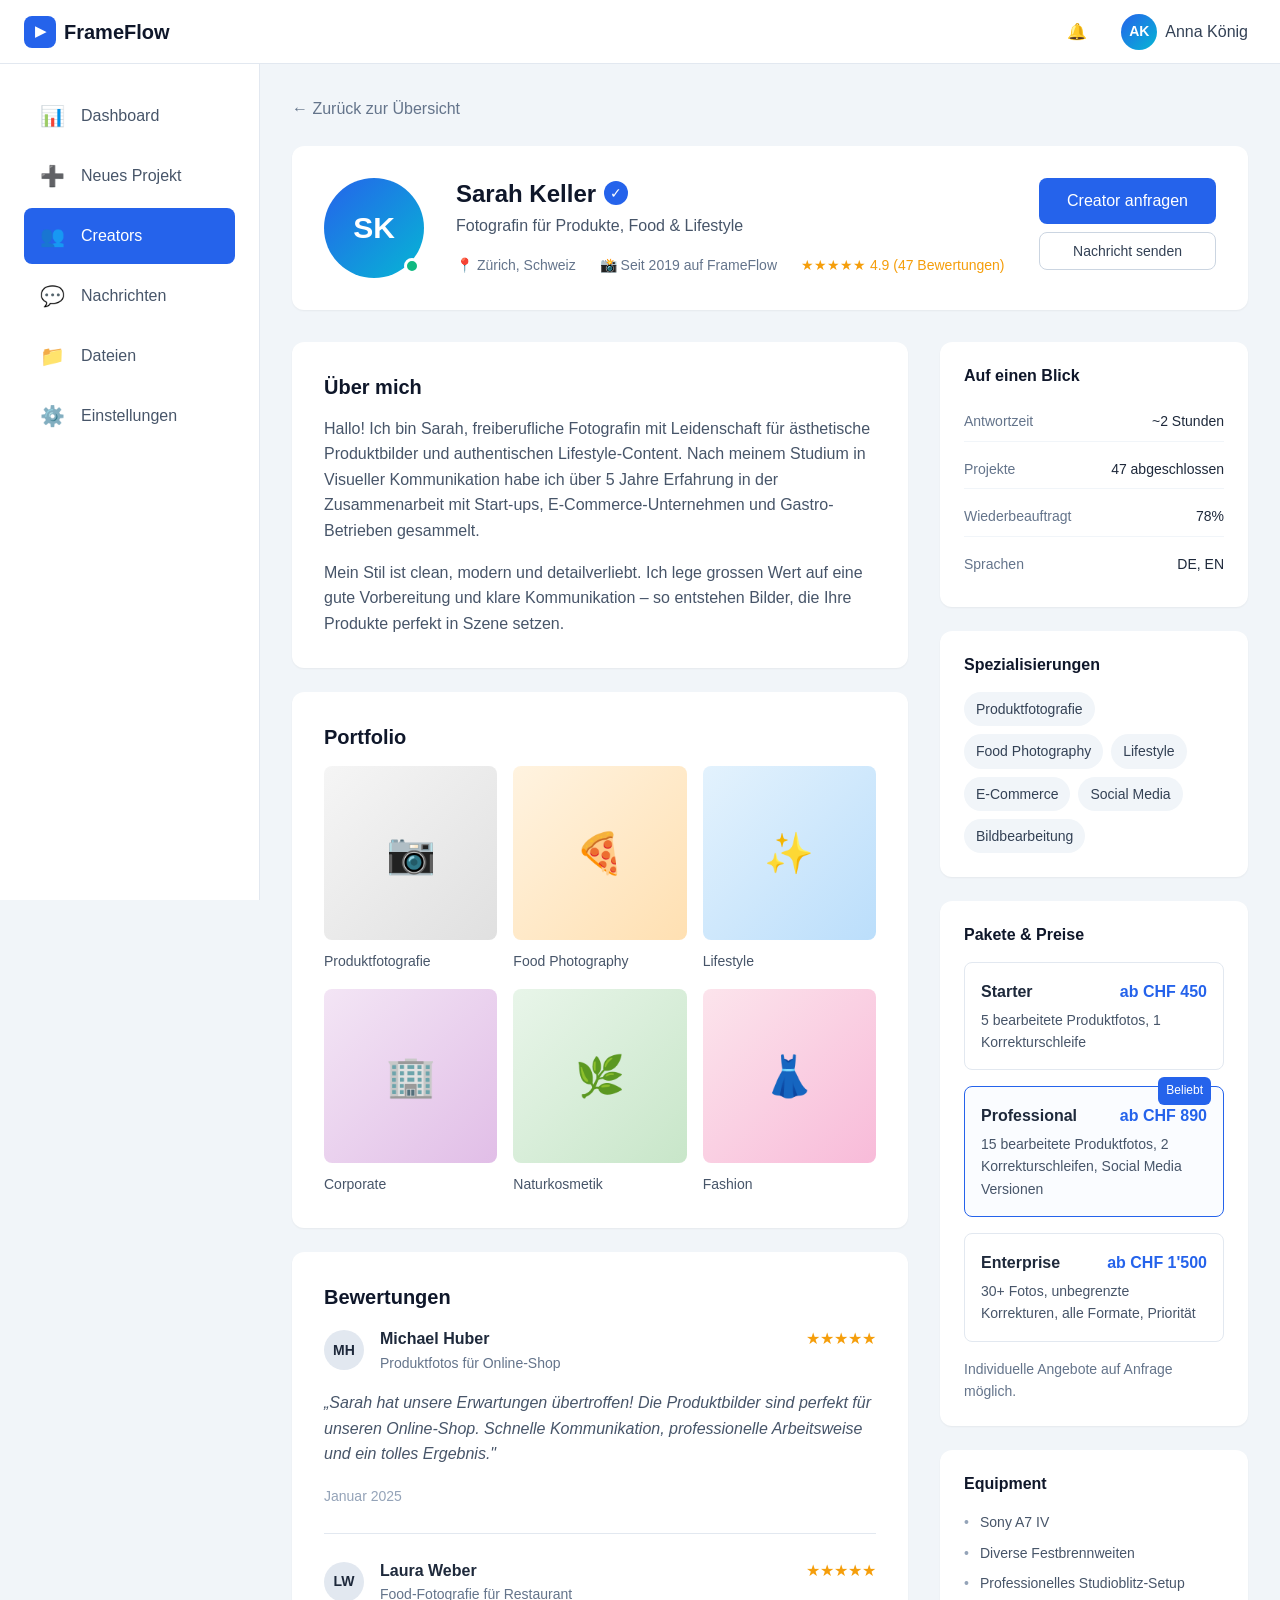
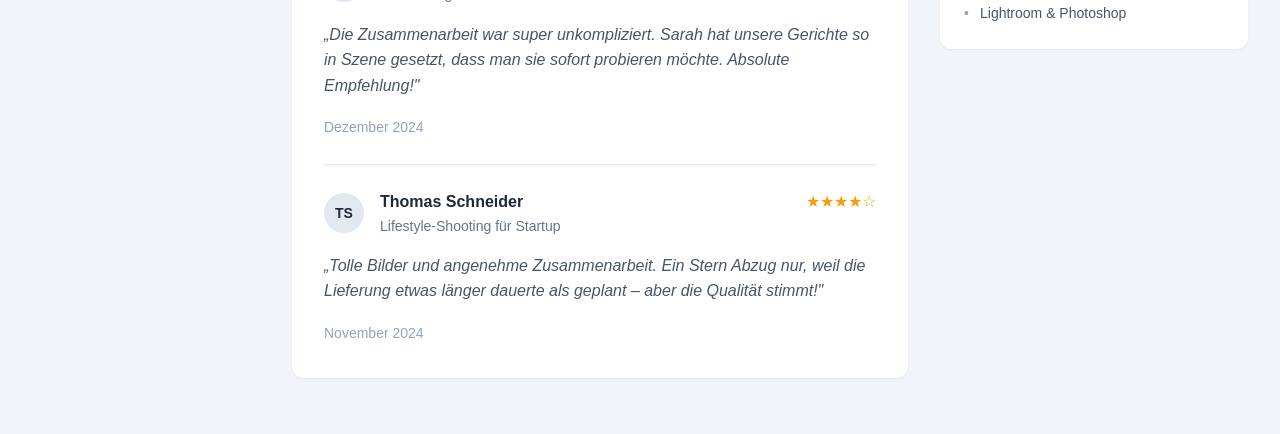
==== frameflow/creator-profil.html @ bb09e711 "webappv1.0" ====
<!DOCTYPE html>
<html lang="de">
<head>
    <meta charset="UTF-8">
    <meta name="viewport" content="width=device-width, initial-scale=1.0">
    <title>Sarah Keller – Creator Profil – FrameFlow</title>
    <link rel="stylesheet" href="css/style.css">
</head>
<body class="app-body">
    <!-- App Header -->
    <header class="app-header">
        <div class="app-header-content">
            <a href="index.html" class="logo">
                <span class="logo-icon">▶</span>
                FrameFlow
            </a>
            <div class="header-actions">
                <button class="icon-btn" title="Benachrichtigungen">
                    🔔
                </button>
                <div class="user-menu">
                    <div class="user-avatar">AK</div>
                    <span class="user-name">Anna König</span>
                </div>
            </div>
        </div>
    </header>

    <div class="app-layout">
        <!-- Sidebar -->
        <aside class="sidebar">
            <nav class="sidebar-nav">
                <a href="dashboard.html" class="sidebar-link">
                    <span class="sidebar-icon">📊</span>
                    Dashboard
                </a>
                <a href="projekt-erstellen.html" class="sidebar-link">
                    <span class="sidebar-icon">➕</span>
                    Neues Projekt
                </a>
                <a href="matching.html" class="sidebar-link active">
                    <span class="sidebar-icon">👥</span>
                    Creators
                </a>
                <a href="#" class="sidebar-link">
                    <span class="sidebar-icon">💬</span>
                    Nachrichten
                </a>
                <a href="#" class="sidebar-link">
                    <span class="sidebar-icon">📁</span>
                    Dateien
                </a>
                <a href="#" class="sidebar-link">
                    <span class="sidebar-icon">⚙️</span>
                    Einstellungen
                </a>
            </nav>
        </aside>

        <!-- Main Content -->
        <main class="app-main">
            <div class="app-content">
                <!-- Back Link -->
                <a href="matching.html" class="back-link">← Zurück zur Übersicht</a>

                <!-- Creator Profile Header -->
                <div class="creator-profile-header">
                    <div class="creator-profile-main">
                        <div class="creator-avatar-large">
                            <span>SK</span>
                            <span class="online-indicator"></span>
                        </div>
                        <div class="creator-profile-info">
                            <div class="creator-name-row">
                                <h1>Sarah Keller</h1>
                                <span class="verified-badge" title="Verifizierter Creator">✓</span>
                            </div>
                            <p class="creator-tagline">Fotografin für Produkte, Food & Lifestyle</p>
                            <div class="creator-meta-row">
                                <span>📍 Zürich, Schweiz</span>
                                <span>📸 Seit 2019 auf FrameFlow</span>
                                <span class="creator-rating-large">★★★★★ 4.9 (47 Bewertungen)</span>
                            </div>
                        </div>
                    </div>
                    <div class="creator-profile-actions">
                        <button class="btn btn-primary btn-large" onclick="showContactModal()">Creator anfragen</button>
                        <button class="btn btn-outline">Nachricht senden</button>
                    </div>
                </div>

                <!-- Profile Content -->
                <div class="creator-profile-content">
                    <!-- Left Column -->
                    <div class="creator-profile-left">
                        <!-- About -->
                        <section class="profile-section">
                            <h2>Über mich</h2>
                            <p>Hallo! Ich bin Sarah, freiberufliche Fotografin mit Leidenschaft für ästhetische Produktbilder und authentischen Lifestyle-Content. Nach meinem Studium in Visueller Kommunikation habe ich über 5 Jahre Erfahrung in der Zusammenarbeit mit Start-ups, E-Commerce-Unternehmen und Gastro-Betrieben gesammelt.</p>
                            <p>Mein Stil ist clean, modern und detailverliebt. Ich lege grossen Wert auf eine gute Vorbereitung und klare Kommunikation – so entstehen Bilder, die Ihre Produkte perfekt in Szene setzen.</p>
                        </section>

                        <!-- Portfolio -->
                        <section class="profile-section">
                            <h2>Portfolio</h2>
                            <div class="portfolio-grid">
                                <div class="portfolio-item">
                                    <div class="portfolio-image" style="background: linear-gradient(135deg, #f5f5f5 0%, #e0e0e0 100%);">
                                        <span class="portfolio-placeholder">📷</span>
                                    </div>
                                    <span class="portfolio-label">Produktfotografie</span>
                                </div>
                                <div class="portfolio-item">
                                    <div class="portfolio-image" style="background: linear-gradient(135deg, #fff3e0 0%, #ffe0b2 100%);">
                                        <span class="portfolio-placeholder">🍕</span>
                                    </div>
                                    <span class="portfolio-label">Food Photography</span>
                                </div>
                                <div class="portfolio-item">
                                    <div class="portfolio-image" style="background: linear-gradient(135deg, #e3f2fd 0%, #bbdefb 100%);">
                                        <span class="portfolio-placeholder">✨</span>
                                    </div>
                                    <span class="portfolio-label">Lifestyle</span>
                                </div>
                                <div class="portfolio-item">
                                    <div class="portfolio-image" style="background: linear-gradient(135deg, #f3e5f5 0%, #e1bee7 100%);">
                                        <span class="portfolio-placeholder">🏢</span>
                                    </div>
                                    <span class="portfolio-label">Corporate</span>
                                </div>
                                <div class="portfolio-item">
                                    <div class="portfolio-image" style="background: linear-gradient(135deg, #e8f5e9 0%, #c8e6c9 100%);">
                                        <span class="portfolio-placeholder">🌿</span>
                                    </div>
                                    <span class="portfolio-label">Naturkosmetik</span>
                                </div>
                                <div class="portfolio-item">
                                    <div class="portfolio-image" style="background: linear-gradient(135deg, #fce4ec 0%, #f8bbd9 100%);">
                                        <span class="portfolio-placeholder">👗</span>
                                    </div>
                                    <span class="portfolio-label">Fashion</span>
                                </div>
                            </div>
                        </section>

                        <!-- Reviews -->
                        <section class="profile-section">
                            <h2>Bewertungen</h2>
                            <div class="reviews-list">
                                <div class="review-card">
                                    <div class="review-header">
                                        <div class="review-author">
                                            <div class="review-avatar">MH</div>
                                            <div>
                                                <strong>Michael Huber</strong>
                                                <span class="review-project">Produktfotos für Online-Shop</span>
                                            </div>
                                        </div>
                                        <div class="review-rating">★★★★★</div>
                                    </div>
                                    <p class="review-text">„Sarah hat unsere Erwartungen übertroffen! Die Produktbilder sind perfekt für unseren Online-Shop. Schnelle Kommunikation, professionelle Arbeitsweise und ein tolles Ergebnis."</p>
                                    <span class="review-date">Januar 2025</span>
                                </div>
                                <div class="review-card">
                                    <div class="review-header">
                                        <div class="review-author">
                                            <div class="review-avatar">LW</div>
                                            <div>
                                                <strong>Laura Weber</strong>
                                                <span class="review-project">Food-Fotografie für Restaurant</span>
                                            </div>
                                        </div>
                                        <div class="review-rating">★★★★★</div>
                                    </div>
                                    <p class="review-text">„Die Zusammenarbeit war super unkompliziert. Sarah hat unsere Gerichte so in Szene gesetzt, dass man sie sofort probieren möchte. Absolute Empfehlung!"</p>
                                    <span class="review-date">Dezember 2024</span>
                                </div>
                                <div class="review-card">
                                    <div class="review-header">
                                        <div class="review-author">
                                            <div class="review-avatar">TS</div>
                                            <div>
                                                <strong>Thomas Schneider</strong>
                                                <span class="review-project">Lifestyle-Shooting für Startup</span>
                                            </div>
                                        </div>
                                        <div class="review-rating">★★★★☆</div>
                                    </div>
                                    <p class="review-text">„Tolle Bilder und angenehme Zusammenarbeit. Ein Stern Abzug nur, weil die Lieferung etwas länger dauerte als geplant – aber die Qualität stimmt!"</p>
                                    <span class="review-date">November 2024</span>
                                </div>
                            </div>
                        </section>
                    </div>

                    <!-- Right Column -->
                    <div class="creator-profile-right">
                        <!-- Quick Info -->
                        <div class="profile-card">
                            <h3>Auf einen Blick</h3>
                            <ul class="quick-info-list">
                                <li>
                                    <span class="quick-info-label">Antwortzeit</span>
                                    <span class="quick-info-value">~2 Stunden</span>
                                </li>
                                <li>
                                    <span class="quick-info-label">Projekte</span>
                                    <span class="quick-info-value">47 abgeschlossen</span>
                                </li>
                                <li>
                                    <span class="quick-info-label">Wiederbeauftragt</span>
                                    <span class="quick-info-value">78%</span>
                                </li>
                                <li>
                                    <span class="quick-info-label">Sprachen</span>
                                    <span class="quick-info-value">DE, EN</span>
                                </li>
                            </ul>
                        </div>

                        <!-- Skills -->
                        <div class="profile-card">
                            <h3>Spezialisierungen</h3>
                            <div class="skill-tags">
                                <span class="skill-tag">Produktfotografie</span>
                                <span class="skill-tag">Food Photography</span>
                                <span class="skill-tag">Lifestyle</span>
                                <span class="skill-tag">E-Commerce</span>
                                <span class="skill-tag">Social Media</span>
                                <span class="skill-tag">Bildbearbeitung</span>
                            </div>
                        </div>

                        <!-- Packages -->
                        <div class="profile-card">
                            <h3>Pakete & Preise</h3>
                            <div class="packages-list">
                                <div class="package-item">
                                    <div class="package-header">
                                        <span class="package-name">Starter</span>
                                        <span class="package-price">ab CHF 450</span>
                                    </div>
                                    <p class="package-desc">5 bearbeitete Produktfotos, 1 Korrekturschleife</p>
                                </div>
                                <div class="package-item featured">
                                    <div class="package-badge">Beliebt</div>
                                    <div class="package-header">
                                        <span class="package-name">Professional</span>
                                        <span class="package-price">ab CHF 890</span>
                                    </div>
                                    <p class="package-desc">15 bearbeitete Produktfotos, 2 Korrekturschleifen, Social Media Versionen</p>
                                </div>
                                <div class="package-item">
                                    <div class="package-header">
                                        <span class="package-name">Enterprise</span>
                                        <span class="package-price">ab CHF 1'500</span>
                                    </div>
                                    <p class="package-desc">30+ Fotos, unbegrenzte Korrekturen, alle Formate, Priorität</p>
                                </div>
                            </div>
                            <p class="packages-note">Individuelle Angebote auf Anfrage möglich.</p>
                        </div>

                        <!-- Equipment -->
                        <div class="profile-card">
                            <h3>Equipment</h3>
                            <ul class="equipment-list">
                                <li>Sony A7 IV</li>
                                <li>Diverse Festbrennweiten</li>
                                <li>Professionelles Studioblitz-Setup</li>
                                <li>Lightroom & Photoshop</li>
                            </ul>
                        </div>
                    </div>
                </div>
            </div>
        </main>
    </div>

    <!-- Contact Modal -->
    <div class="modal" id="contactModal">
        <div class="modal-content modal-large">
            <button class="modal-close" onclick="closeContactModal()">×</button>
            <h2>Sarah Keller anfragen</h2>
            <p class="modal-subtitle">Beschreiben Sie kurz Ihr Projekt – Sarah meldet sich schnellstmöglich bei Ihnen.</p>
            
            <form class="contact-form">
                <div class="form-group">
                    <label for="contactProject">Projekt auswählen</label>
                    <select id="contactProject">
                        <option value="">Neues Projekt erstellen</option>
                        <option value="1">Instagram Content März</option>
                        <option value="2">Produktfotos Sommerkollektion</option>
                    </select>
                </div>
                <div class="form-group">
                    <label for="contactMessage">Ihre Nachricht</label>
                    <textarea id="contactMessage" rows="4" placeholder="Hallo Sarah, ich suche eine Fotografin für..."></textarea>
                </div>
                <div class="form-group">
                    <label for="contactBudget">Ungefähres Budget</label>
                    <select id="contactBudget">
                        <option value="">Bitte wählen</option>
                        <option value="500-1000">CHF 500 – 1'000</option>
                        <option value="1000-2500">CHF 1'000 – 2'500</option>
                        <option value="2500-5000">CHF 2'500 – 5'000</option>
                        <option value="5000+">Über CHF 5'000</option>
                    </select>
                </div>
                <div class="form-actions">
                    <button type="button" class="btn btn-outline" onclick="closeContactModal()">Abbrechen</button>
                    <button type="submit" class="btn btn-primary">Anfrage senden</button>
                </div>
            </form>
        </div>
    </div>

    <script src="js/script.js"></script>
</body>
</html>
---- frameflow/css/style.css ----
/* =====================================================
   FrameFlow – Complete Stylesheet
   ===================================================== */

/* ----- CSS Variables ----- */
:root {
    /* Colors */
    --color-primary: #2563eb;
    --color-primary-dark: #1d4ed8;
    --color-primary-light: #3b82f6;
    --color-secondary: #0f172a;
    --color-accent: #06b6d4;
    
    /* Neutrals */
    --color-white: #ffffff;
    --color-gray-50: #f8fafc;
    --color-gray-100: #f1f5f9;
    --color-gray-200: #e2e8f0;
    --color-gray-300: #cbd5e1;
    --color-gray-400: #94a3b8;
    --color-gray-500: #64748b;
    --color-gray-600: #475569;
    --color-gray-700: #334155;
    --color-gray-800: #1e293b;
    --color-gray-900: #0f172a;
    
    /* Status Colors */
    --color-success: #10b981;
    --color-warning: #f59e0b;
    --color-error: #ef4444;
    --color-info: #3b82f6;
    
    /* Typography */
    --font-family: 'Inter', -apple-system, BlinkMacSystemFont, 'Segoe UI', Roboto, sans-serif;
    --font-size-xs: 0.75rem;
    --font-size-sm: 0.875rem;
    --font-size-base: 1rem;
    --font-size-lg: 1.125rem;
    --font-size-xl: 1.25rem;
    --font-size-2xl: 1.5rem;
    --font-size-3xl: 1.875rem;
    --font-size-4xl: 2.25rem;
    --font-size-5xl: 3rem;
    
    /* Spacing */
    --spacing-xs: 0.25rem;
    --spacing-sm: 0.5rem;
    --spacing-md: 1rem;
    --spacing-lg: 1.5rem;
    --spacing-xl: 2rem;
    --spacing-2xl: 3rem;
    --spacing-3xl: 4rem;
    
    /* Border Radius */
    --radius-sm: 0.375rem;
    --radius-md: 0.5rem;
    --radius-lg: 0.75rem;
    --radius-xl: 1rem;
    --radius-full: 9999px;
    
    /* Shadows */
    --shadow-sm: 0 1px 2px 0 rgba(0, 0, 0, 0.05);
    --shadow-md: 0 4px 6px -1px rgba(0, 0, 0, 0.1), 0 2px 4px -1px rgba(0, 0, 0, 0.06);
    --shadow-lg: 0 10px 15px -3px rgba(0, 0, 0, 0.1), 0 4px 6px -2px rgba(0, 0, 0, 0.05);
    --shadow-xl: 0 20px 25px -5px rgba(0, 0, 0, 0.1), 0 10px 10px -5px rgba(0, 0, 0, 0.04);
    
    /* Transitions */
    --transition-fast: 150ms ease;
    --transition-base: 200ms ease;
    --transition-slow: 300ms ease;
    
    /* Layout */
    --header-height: 64px;
    --sidebar-width: 260px;
    --container-max: 1280px;
}

/* ----- Reset & Base ----- */
*, *::before, *::after {
    box-sizing: border-box;
    margin: 0;
    padding: 0;
}

html {
    scroll-behavior: smooth;
    -webkit-font-smoothing: antialiased;
    -moz-osx-font-smoothing: grayscale;
}

body {
    font-family: var(--font-family);
    font-size: var(--font-size-base);
    line-height: 1.6;
    color: var(--color-gray-800);
    background-color: var(--color-white);
}

img, video {
    max-width: 100%;
    height: auto;
    display: block;
}

a {
    color: inherit;
    text-decoration: none;
}

ul, ol {
    list-style: none;
}

button, input, select, textarea {
    font-family: inherit;
    font-size: inherit;
}

button {
    cursor: pointer;
    border: none;
    background: none;
}

/* ----- Typography ----- */
h1, h2, h3, h4, h5, h6 {
    font-weight: 600;
    line-height: 1.3;
    color: var(--color-gray-900);
}

h1 { font-size: var(--font-size-4xl); }
h2 { font-size: var(--font-size-3xl); }
h3 { font-size: var(--font-size-2xl); }
h4 { font-size: var(--font-size-xl); }
h5 { font-size: var(--font-size-lg); }
h6 { font-size: var(--font-size-base); }

.text-muted { color: var(--color-gray-500); }
.text-small { font-size: var(--font-size-sm); }

/* ----- Container ----- */
.container {
    width: 100%;
    max-width: var(--container-max);
    margin: 0 auto;
    padding: 0 var(--spacing-lg);
}

/* ----- Buttons ----- */
.btn {
    display: inline-flex;
    align-items: center;
    justify-content: center;
    gap: var(--spacing-sm);
    padding: 0.625rem 1.25rem;
    font-size: var(--font-size-sm);
    font-weight: 500;
    border-radius: var(--radius-md);
    transition: all var(--transition-base);
    white-space: nowrap;
}

.btn-primary {
    background: var(--color-primary);
    color: var(--color-white);
}

.btn-primary:hover {
    background: var(--color-primary-dark);
    transform: translateY(-1px);
    box-shadow: var(--shadow-md);
}

.btn-secondary {
    background: var(--color-secondary);
    color: var(--color-white);
}

.btn-secondary:hover {
    background: var(--color-gray-800);
}

.btn-outline {
    background: transparent;
    color: var(--color-gray-700);
    border: 1px solid var(--color-gray-300);
}

.btn-outline:hover {
    background: var(--color-gray-50);
    border-color: var(--color-gray-400);
}

.btn-outline-light {
    background: transparent;
    color: var(--color-white);
    border: 1px solid rgba(255, 255, 255, 0.3);
}

.btn-outline-light:hover {
    background: rgba(255, 255, 255, 0.1);
    border-color: rgba(255, 255, 255, 0.5);
}

.btn-ghost {
    background: transparent;
    color: var(--color-gray-700);
}

.btn-ghost:hover {
    background: var(--color-gray-100);
}

.btn-large {
    padding: 0.875rem 1.75rem;
    font-size: var(--font-size-base);
}

.btn-small {
    padding: 0.375rem 0.875rem;
    font-size: var(--font-size-sm);
}

.btn-block {
    width: 100%;
}

/* ----- Navigation ----- */
.navbar {
    position: fixed;
    top: 0;
    left: 0;
    right: 0;
    height: var(--header-height);
    background: rgba(255, 255, 255, 0.95);
    backdrop-filter: blur(10px);
    border-bottom: 1px solid var(--color-gray-200);
    z-index: 1000;
}

.nav-container {
    display: flex;
    align-items: center;
    justify-content: space-between;
    height: 100%;
}

.logo {
    display: flex;
    align-items: center;
    gap: var(--spacing-sm);
    font-size: var(--font-size-xl);
    font-weight: 700;
    color: var(--color-gray-900);
}

.logo-icon {
    display: flex;
    align-items: center;
    justify-content: center;
    width: 32px;
    height: 32px;
    background: var(--color-primary);
    color: var(--color-white);
    border-radius: var(--radius-md);
    font-size: var(--font-size-sm);
}

.nav-links {
    display: flex;
    align-items: center;
    gap: var(--spacing-lg);
}

.nav-links a:not(.btn) {
    color: var(--color-gray-600);
    font-weight: 500;
    transition: color var(--transition-fast);
}

.nav-links a:not(.btn):hover {
    color: var(--color-gray-900);
}

.mobile-menu-btn {
    display: none;
    flex-direction: column;
    gap: 5px;
    padding: 8px;
}

.mobile-menu-btn span {
    display: block;
    width: 24px;
    height: 2px;
    background: var(--color-gray-700);
    transition: all var(--transition-fast);
}

/* ----- Hero Section ----- */
.hero {
    padding: calc(var(--header-height) + var(--spacing-3xl)) 0 var(--spacing-3xl);
    background: linear-gradient(135deg, var(--color-gray-50) 0%, var(--color-white) 100%);
    min-height: 90vh;
    display: flex;
    align-items: center;
}

.hero .container {
    display: grid;
    grid-template-columns: 1fr 1fr;
    gap: var(--spacing-3xl);
    align-items: center;
}

.hero-content h1 {
    font-size: clamp(2.5rem, 5vw, 3.75rem);
    line-height: 1.1;
    margin-bottom: var(--spacing-lg);
}

.hero-content .highlight {
    color: var(--color-primary);
}

.hero-subtitle {
    font-size: var(--font-size-lg);
    color: var(--color-gray-600);
    margin-bottom: var(--spacing-xl);
    max-width: 540px;
}

.hero-cta {
    display: flex;
    gap: var(--spacing-md);
    margin-bottom: var(--spacing-2xl);
}

.hero-stats {
    display: flex;
    gap: var(--spacing-2xl);
}

.stat {
    display: flex;
    flex-direction: column;
}

.stat-number {
    font-size: var(--font-size-2xl);
    font-weight: 700;
    color: var(--color-gray-900);
}

.stat-label {
    font-size: var(--font-size-sm);
    color: var(--color-gray-500);
}

/* Dashboard Preview */
.dashboard-preview {
    background: var(--color-gray-800);
    border-radius: var(--radius-xl);
    padding: 12px;
    box-shadow: var(--shadow-xl);
    transform: perspective(1000px) rotateY(-5deg) rotateX(5deg);
}

.preview-header {
    display: flex;
    gap: 6px;
    margin-bottom: 12px;
}

.preview-dot {
    width: 12px;
    height: 12px;
    border-radius: 50%;
}

.preview-dot.red { background: #ef4444; }
.preview-dot.yellow { background: #f59e0b; }
.preview-dot.green { background: #10b981; }

.preview-content {
    display: flex;
    gap: 12px;
    background: var(--color-gray-100);
    border-radius: var(--radius-md);
    padding: 12px;
    min-height: 300px;
}

.preview-sidebar {
    width: 60px;
    display: flex;
    flex-direction: column;
    gap: 8px;
}

.preview-menu-item {
    height: 8px;
    background: var(--color-gray-300);
    border-radius: 4px;
}

.preview-menu-item.active {
    background: var(--color-primary);
}

.preview-main {
    flex: 1;
    display: grid;
    grid-template-columns: 1fr 1fr;
    gap: 8px;
}

.preview-card {
    background: var(--color-white);
    border-radius: var(--radius-md);
    box-shadow: var(--shadow-sm);
}

.preview-card.small {
    height: 80px;
}

/* ----- Sections ----- */
.section {
    padding: var(--spacing-3xl) 0;
}

.section-header {
    text-align: center;
    margin-bottom: var(--spacing-2xl);
}

.section-tag {
    display: inline-block;
    padding: 0.375rem 1rem;
    background: var(--color-primary);
    color: var(--color-white);
    font-size: var(--font-size-sm);
    font-weight: 500;
    border-radius: var(--radius-full);
    margin-bottom: var(--spacing-md);
}

.section-header h2 {
    margin-bottom: var(--spacing-sm);
}

.section-subtitle {
    font-size: var(--font-size-lg);
    color: var(--color-gray-500);
    max-width: 600px;
    margin: 0 auto;
}

/* Problem Section */
.problem-grid {
    display: grid;
    grid-template-columns: repeat(4, 1fr);
    gap: var(--spacing-lg);
}

.problem-card {
    background: var(--color-white);
    border: 1px solid var(--color-gray-200);
    border-radius: var(--radius-lg);
    padding: var(--spacing-xl);
    text-align: center;
    transition: all var(--transition-base);
}

.problem-card:hover {
    border-color: var(--color-gray-300);
    box-shadow: var(--shadow-md);
    transform: translateY(-4px);
}

.problem-icon {
    font-size: 2.5rem;
    margin-bottom: var(--spacing-md);
}

.problem-card h3 {
    font-size: var(--font-size-lg);
    margin-bottom: var(--spacing-sm);
}

.problem-card p {
    font-size: var(--font-size-sm);
    color: var(--color-gray-600);
}

/* Solution Section */
.solution-section {
    background: var(--color-gray-50);
}

.solution-grid {
    display: grid;
    grid-template-columns: repeat(3, 1fr);
    gap: var(--spacing-lg);
}

.solution-card {
    background: var(--color-white);
    border-radius: var(--radius-lg);
    padding: var(--spacing-xl);
    box-shadow: var(--shadow-sm);
    transition: all var(--transition-base);
}

.solution-card:hover {
    box-shadow: var(--shadow-lg);
    transform: translateY(-4px);
}

.solution-icon {
    display: flex;
    align-items: center;
    justify-content: center;
    width: 48px;
    height: 48px;
    background: var(--color-primary);
    background: linear-gradient(135deg, var(--color-primary) 0%, var(--color-accent) 100%);
    border-radius: var(--radius-md);
    font-size: 1.5rem;
    margin-bottom: var(--spacing-md);
}

.solution-card h3 {
    font-size: var(--font-size-lg);
    margin-bottom: var(--spacing-sm);
}

.solution-card p {
    font-size: var(--font-size-sm);
    color: var(--color-gray-600);
}

/* Steps Section */
.steps-grid {
    display: flex;
    align-items: flex-start;
    justify-content: center;
    gap: 0;
    margin-bottom: var(--spacing-2xl);
}

.step-card {
    flex: 1;
    max-width: 240px;
    text-align: center;
    padding: var(--spacing-lg);
}

.step-number {
    display: flex;
    align-items: center;
    justify-content: center;
    width: 56px;
    height: 56px;
    background: var(--color-primary);
    color: var(--color-white);
    font-size: var(--font-size-xl);
    font-weight: 700;
    border-radius: 50%;
    margin: 0 auto var(--spacing-md);
}

.step-card h3 {
    font-size: var(--font-size-lg);
    margin-bottom: var(--spacing-sm);
}

.step-card p {
    font-size: var(--font-size-sm);
    color: var(--color-gray-600);
}

.step-connector {
    width: 60px;
    height: 2px;
    background: var(--color-gray-300);
    margin-top: 43px;
}

.steps-cta {
    text-align: center;
}

/* Creators Section */
.creators-section {
    background: linear-gradient(135deg, var(--color-secondary) 0%, var(--color-gray-800) 100%);
    color: var(--color-white);
}

.creators-section .section-tag {
    background: rgba(255, 255, 255, 0.2);
}

.creators-content {
    display: grid;
    grid-template-columns: 1fr 1fr;
    gap: var(--spacing-3xl);
    align-items: center;
}

.creators-text h2 {
    color: var(--color-white);
    margin-bottom: var(--spacing-md);
}

.creators-text > p {
    color: var(--color-gray-300);
    margin-bottom: var(--spacing-xl);
}

.creators-benefits {
    margin-bottom: var(--spacing-xl);
}

.creators-benefits li {
    display: flex;
    align-items: center;
    gap: var(--spacing-sm);
    padding: var(--spacing-sm) 0;
    color: var(--color-gray-200);
}

.benefit-icon {
    color: var(--color-accent);
    font-weight: bold;
}

.creator-card-preview {
    background: var(--color-white);
    border-radius: var(--radius-xl);
    padding: var(--spacing-xl);
    color: var(--color-gray-800);
    box-shadow: var(--shadow-xl);
}

.creator-avatar {
    width: 80px;
    height: 80px;
    background: linear-gradient(135deg, var(--color-primary) 0%, var(--color-accent) 100%);
    border-radius: 50%;
    display: flex;
    align-items: center;
    justify-content: center;
    color: var(--color-white);
    font-size: var(--font-size-2xl);
    font-weight: 600;
    margin-bottom: var(--spacing-md);
}

.creator-info h4 {
    margin-bottom: 0.25rem;
}

.creator-info p {
    color: var(--color-gray-500);
    font-size: var(--font-size-sm);
}

.creator-rating {
    color: #f59e0b;
    font-size: var(--font-size-sm);
    margin-top: var(--spacing-sm);
}

.creator-rating span {
    color: var(--color-gray-600);
    margin-left: 4px;
}

.creator-tags {
    display: flex;
    flex-wrap: wrap;
    gap: var(--spacing-sm);
    margin-top: var(--spacing-md);
}

.tag {
    padding: 0.25rem 0.75rem;
    background: var(--color-gray-100);
    color: var(--color-gray-600);
    font-size: var(--font-size-xs);
    border-radius: var(--radius-full);
}

/* Testimonials */
.testimonials-grid {
    display: grid;
    grid-template-columns: repeat(3, 1fr);
    gap: var(--spacing-lg);
}

.testimonial-card {
    background: var(--color-white);
    border: 1px solid var(--color-gray-200);
    border-radius: var(--radius-lg);
    padding: var(--spacing-xl);
}

.testimonial-content {
    margin-bottom: var(--spacing-lg);
}

.testimonial-content p {
    font-size: var(--font-size-lg);
    color: var(--color-gray-700);
    font-style: italic;
}

.testimonial-author {
    display: flex;
    align-items: center;
    gap: var(--spacing-md);
}

.author-avatar {
    width: 48px;
    height: 48px;
    background: var(--color-gray-200);
    border-radius: 50%;
    display: flex;
    align-items: center;
    justify-content: center;
    font-weight: 600;
    color: var(--color-gray-600);
}

.author-info {
    display: flex;
    flex-direction: column;
}

.author-info span {
    font-size: var(--font-size-sm);
    color: var(--color-gray-500);
}

/* CTA Section */
.cta-section {
    background: linear-gradient(135deg, var(--color-primary) 0%, var(--color-primary-dark) 100%);
    color: var(--color-white);
    text-align: center;
}

.cta-content h2 {
    color: var(--color-white);
    margin-bottom: var(--spacing-md);
}

.cta-content p {
    font-size: var(--font-size-lg);
    opacity: 0.9;
    margin-bottom: var(--spacing-xl);
}

.cta-buttons {
    display: flex;
    gap: var(--spacing-md);
    justify-content: center;
}

/* Footer */
.footer {
    background: var(--color-gray-900);
    color: var(--color-gray-400);
    padding: var(--spacing-3xl) 0 var(--spacing-xl);
}

.footer-grid {
    display: grid;
    grid-template-columns: 2fr 1fr 1fr 1fr;
    gap: var(--spacing-2xl);
    margin-bottom: var(--spacing-2xl);
}

.footer-brand .logo {
    color: var(--color-white);
    margin-bottom: var(--spacing-md);
}

.footer-links h4 {
    color: var(--color-white);
    font-size: var(--font-size-sm);
    text-transform: uppercase;
    letter-spacing: 0.05em;
    margin-bottom: var(--spacing-md);
}

.footer-links li {
    margin-bottom: var(--spacing-sm);
}

.footer-links a:hover {
    color: var(--color-white);
}

.footer-bottom {
    padding-top: var(--spacing-xl);
    border-top: 1px solid var(--color-gray-800);
    text-align: center;
    font-size: var(--font-size-sm);
}

/* =====================================================
   App Layout (Dashboard, etc.)
   ===================================================== */

.app-body {
    background: var(--color-gray-100);
}

.app-header {
    position: fixed;
    top: 0;
    left: 0;
    right: 0;
    height: var(--header-height);
    background: var(--color-white);
    border-bottom: 1px solid var(--color-gray-200);
    z-index: 1000;
}

.app-header-content {
    display: flex;
    align-items: center;
    justify-content: space-between;
    height: 100%;
    padding: 0 var(--spacing-lg);
}

.header-actions {
    display: flex;
    align-items: center;
    gap: var(--spacing-md);
}

.icon-btn {
    position: relative;
    width: 40px;
    height: 40px;
    display: flex;
    align-items: center;
    justify-content: center;
    border-radius: var(--radius-md);
    transition: background var(--transition-fast);
}

.icon-btn:hover {
    background: var(--color-gray-100);
}

.notification-badge {
    position: absolute;
    top: 4px;
    right: 4px;
    width: 18px;
    height: 18px;
    background: var(--color-error);
    color: var(--color-white);
    font-size: 10px;
    font-weight: 600;
    border-radius: 50%;
    display: flex;
    align-items: center;
    justify-content: center;
}

.user-menu {
    display: flex;
    align-items: center;
    gap: var(--spacing-sm);
    padding: var(--spacing-sm);
    border-radius: var(--radius-md);
    cursor: pointer;
    transition: background var(--transition-fast);
}

.user-menu:hover {
    background: var(--color-gray-100);
}

.user-avatar {
    width: 36px;
    height: 36px;
    background: linear-gradient(135deg, var(--color-primary) 0%, var(--color-accent) 100%);
    border-radius: 50%;
    display: flex;
    align-items: center;
    justify-content: center;
    color: var(--color-white);
    font-size: var(--font-size-sm);
    font-weight: 600;
}

.user-name {
    font-weight: 500;
    color: var(--color-gray-700);
}

/* App Layout */
.app-layout {
    display: flex;
    padding-top: var(--header-height);
    min-height: 100vh;
}

/* Sidebar */
.sidebar {
    position: fixed;
    top: var(--header-height);
    left: 0;
    bottom: 0;
    width: var(--sidebar-width);
    background: var(--color-white);
    border-right: 1px solid var(--color-gray-200);
    padding: var(--spacing-lg);
    overflow-y: auto;
}

.sidebar-nav {
    display: flex;
    flex-direction: column;
    gap: var(--spacing-xs);
}

.sidebar-link {
    display: flex;
    align-items: center;
    gap: var(--spacing-md);
    padding: 0.75rem var(--spacing-md);
    border-radius: var(--radius-md);
    color: var(--color-gray-600);
    font-weight: 500;
    transition: all var(--transition-fast);
}

.sidebar-link:hover {
    background: var(--color-gray-100);
    color: var(--color-gray-900);
}

.sidebar-link.active {
    background: var(--color-primary);
    color: var(--color-white);
}

.sidebar-icon {
    font-size: 1.25rem;
}

.sidebar-badge {
    margin-left: auto;
    padding: 0.125rem 0.5rem;
    background: var(--color-error);
    color: var(--color-white);
    font-size: var(--font-size-xs);
    font-weight: 600;
    border-radius: var(--radius-full);
}

/* Main Content */
.app-main {
    flex: 1;
    margin-left: var(--sidebar-width);
    padding: var(--spacing-xl);
}

.app-content {
    max-width: 1200px;
    margin: 0 auto;
}

/* Page Header */
.page-header {
    display: flex;
    justify-content: space-between;
    align-items: center;
    margin-bottom: var(--spacing-xl);
}

.page-header h1 {
    font-size: var(--font-size-2xl);
    margin-bottom: 0.25rem;
}

/* Stats Grid */
.stats-grid {
    display: grid;
    grid-template-columns: repeat(4, 1fr);
    gap: var(--spacing-lg);
    margin-bottom: var(--spacing-xl);
}

.stat-card {
    display: flex;
    align-items: center;
    gap: var(--spacing-md);
    background: var(--color-white);
    border-radius: var(--radius-lg);
    padding: var(--spacing-lg);
    box-shadow: var(--shadow-sm);
}

.stat-card-icon {
    width: 48px;
    height: 48px;
    border-radius: var(--radius-md);
    display: flex;
    align-items: center;
    justify-content: center;
    font-size: 1.5rem;
}

.stat-card-icon.blue { background: #dbeafe; }
.stat-card-icon.green { background: #d1fae5; }
.stat-card-icon.orange { background: #fed7aa; }
.stat-card-icon.purple { background: #e9d5ff; }

.stat-card-number {
    display: block;
    font-size: var(--font-size-2xl);
    font-weight: 700;
    color: var(--color-gray-900);
}

.stat-card-label {
    font-size: var(--font-size-sm);
    color: var(--color-gray-500);
}

/* Dashboard Sections */
.dashboard-section {
    margin-bottom: var(--spacing-xl);
}

.section-title {
    display: flex;
    justify-content: space-between;
    align-items: center;
    margin-bottom: var(--spacing-lg);
}

.section-title h2 {
    font-size: var(--font-size-xl);
}

.link {
    color: var(--color-primary);
    font-weight: 500;
    font-size: var(--font-size-sm);
}

.link:hover {
    text-decoration: underline;
}

/* Projects Grid */
.projects-grid {
    display: grid;
    grid-template-columns: repeat(3, 1fr);
    gap: var(--spacing-lg);
}

.project-card {
    display: flex;
    flex-direction: column;
    background: var(--color-white);
    border-radius: var(--radius-lg);
    padding: var(--spacing-lg);
    box-shadow: var(--shadow-sm);
    transition: all var(--transition-base);
}

.project-card:hover {
    box-shadow: var(--shadow-md);
    transform: translateY(-2px);
}

.project-card-header {
    display: flex;
    justify-content: space-between;
    align-items: center;
    margin-bottom: var(--spacing-md);
}

.project-type {
    font-size: var(--font-size-sm);
    color: var(--color-gray-500);
}

.project-status {
    padding: 0.25rem 0.75rem;
    font-size: var(--font-size-xs);
    font-weight: 500;
    border-radius: var(--radius-full);
}

.status-progress {
    background: #dbeafe;
    color: #1d4ed8;
}

.status-review {
    background: #fef3c7;
    color: #b45309;
}

.status-new {
    background: #d1fae5;
    color: #047857;
}

.status-resolved {
    background: #d1fae5;
    color: #047857;
}

.status-pending {
    background: #fef3c7;
    color: #b45309;
}

.project-title {
    font-size: var(--font-size-lg);
    margin-bottom: var(--spacing-sm);
}

.project-description {
    font-size: var(--font-size-sm);
    color: var(--color-gray-600);
    margin-bottom: var(--spacing-md);
    flex: 1;
}

.project-meta {
    display: flex;
    justify-content: space-between;
    align-items: center;
    margin-bottom: var(--spacing-md);
    font-size: var(--font-size-sm);
}

.project-creator {
    display: flex;
    align-items: center;
    gap: var(--spacing-sm);
}

.creator-mini-avatar {
    width: 24px;
    height: 24px;
    background: var(--color-gray-300);
    border-radius: 50%;
    display: flex;
    align-items: center;
    justify-content: center;
    font-size: var(--font-size-xs);
    font-weight: 600;
}

.project-deadline {
    color: var(--color-gray-500);
}

.project-progress {
    display: flex;
    align-items: center;
    gap: var(--spacing-md);
}

.progress-bar {
    flex: 1;
    height: 6px;
    background: var(--color-gray-200);
    border-radius: var(--radius-full);
    overflow: hidden;
}

.progress-fill {
    height: 100%;
    background: var(--color-primary);
    border-radius: var(--radius-full);
    transition: width var(--transition-slow);
}

.progress-text {
    font-size: var(--font-size-xs);
    color: var(--color-gray-500);
    white-space: nowrap;
}

/* Dashboard Grid 2 Columns */
.dashboard-grid-2 {
    display: grid;
    grid-template-columns: 1fr 1fr;
    gap: var(--spacing-lg);
}

/* Dashboard Cards */
.dashboard-card {
    background: var(--color-white);
    border-radius: var(--radius-lg);
    box-shadow: var(--shadow-sm);
    overflow: hidden;
}

.card-header {
    padding: var(--spacing-lg);
    border-bottom: 1px solid var(--color-gray-200);
}

.card-header h3 {
    font-size: var(--font-size-lg);
}

.card-content {
    padding: var(--spacing-lg);
}

/* Task List */
.task-list {
    display: flex;
    flex-direction: column;
    gap: var(--spacing-sm);
}

.task-item {
    display: flex;
    align-items: flex-start;
    gap: var(--spacing-md);
    padding: var(--spacing-sm);
    border-radius: var(--radius-md);
    transition: background var(--transition-fast);
}

.task-item:hover {
    background: var(--color-gray-50);
}

.task-checkbox {
    width: 18px;
    height: 18px;
    margin-top: 2px;
    accent-color: var(--color-primary);
}

.task-content {
    flex: 1;
}

.task-title {
    display: block;
    font-weight: 500;
    margin-bottom: 2px;
}

.task-meta {
    font-size: var(--font-size-xs);
    color: var(--color-gray-500);
}

.task-item.priority-high .task-meta {
    color: var(--color-error);
}

.task-item.priority-medium .task-meta {
    color: var(--color-warning);
}

.task-content.completed .task-title {
    text-decoration: line-through;
    color: var(--color-gray-400);
}

/* Message List */
.message-list {
    display: flex;
    flex-direction: column;
}

.message-item {
    display: flex;
    gap: var(--spacing-md);
    padding: var(--spacing-md);
    border-radius: var(--radius-md);
    transition: background var(--transition-fast);
    cursor: pointer;
}

.message-item:hover {
    background: var(--color-gray-50);
}

.message-item.unread {
    background: var(--color-primary);
    background: rgba(37, 99, 235, 0.05);
}

.message-avatar {
    width: 40px;
    height: 40px;
    background: var(--color-gray-200);
    border-radius: 50%;
    display: flex;
    align-items: center;
    justify-content: center;
    font-weight: 600;
    font-size: var(--font-size-sm);
    flex-shrink: 0;
}

.message-content {
    flex: 1;
    min-width: 0;
}

.message-header {
    display: flex;
    justify-content: space-between;
    margin-bottom: 2px;
}

.message-sender {
    font-weight: 600;
    font-size: var(--font-size-sm);
}

.message-time {
    font-size: var(--font-size-xs);
    color: var(--color-gray-400);
}

.message-preview {
    font-size: var(--font-size-sm);
    color: var(--color-gray-600);
    white-space: nowrap;
    overflow: hidden;
    text-overflow: ellipsis;
}

/* =====================================================
   Project Form
   ===================================================== */

.project-form {
    max-width: 800px;
}

/* Form Steps */
.form-steps {
    display: flex;
    justify-content: space-between;
    margin-bottom: var(--spacing-2xl);
    position: relative;
}

.form-steps::before {
    content: '';
    position: absolute;
    top: 20px;
    left: 60px;
    right: 60px;
    height: 2px;
    background: var(--color-gray-200);
    z-index: 0;
}

.form-step {
    display: flex;
    flex-direction: column;
    align-items: center;
    gap: var(--spacing-sm);
    position: relative;
    z-index: 1;
}

.step-number {
    width: 40px;
    height: 40px;
    background: var(--color-gray-200);
    color: var(--color-gray-500);
    border-radius: 50%;
    display: flex;
    align-items: center;
    justify-content: center;
    font-weight: 600;
    transition: all var(--transition-base);
}

.form-step.active .step-number,
.form-step.completed .step-number {
    background: var(--color-primary);
    color: var(--color-white);
}

.step-label {
    font-size: var(--font-size-sm);
    color: var(--color-gray-500);
    font-weight: 500;
}

.form-step.active .step-label {
    color: var(--color-gray-900);
}

/* Form Step Content */
.form-step-content {
    display: none;
}

.form-step-content.active {
    display: block;
}

/* Form Card */
.form-card {
    background: var(--color-white);
    border-radius: var(--radius-lg);
    padding: var(--spacing-xl);
    box-shadow: var(--shadow-sm);
    margin-bottom: var(--spacing-lg);
}

.form-card h2 {
    font-size: var(--font-size-xl);
    margin-bottom: 0.25rem;
}

.form-card-subtitle {
    color: var(--color-gray-500);
    margin-bottom: var(--spacing-xl);
}

/* Form Groups */
.form-group {
    margin-bottom: var(--spacing-lg);
}

.form-group label {
    display: block;
    font-weight: 500;
    margin-bottom: var(--spacing-sm);
    color: var(--color-gray-700);
}

.form-group input[type="text"],
.form-group input[type="date"],
.form-group input[type="email"],
.form-group textarea,
.form-group select {
    width: 100%;
    padding: 0.75rem 1rem;
    border: 1px solid var(--color-gray-300);
    border-radius: var(--radius-md);
    background: var(--color-white);
    transition: all var(--transition-fast);
}

.form-group input:focus,
.form-group textarea:focus,
.form-group select:focus {
    outline: none;
    border-color: var(--color-primary);
    box-shadow: 0 0 0 3px rgba(37, 99, 235, 0.1);
}

.form-group textarea {
    resize: vertical;
    min-height: 120px;
}

.form-row {
    display: grid;
    grid-template-columns: 1fr 1fr;
    gap: var(--spacing-lg);
}

/* Project Type Grid */
.project-type-grid {
    display: grid;
    grid-template-columns: repeat(2, 1fr);
    gap: var(--spacing-md);
}

.type-card {
    position: relative;
    cursor: pointer;
}

.type-card input {
    position: absolute;
    opacity: 0;
}

.type-card-content {
    display: flex;
    flex-direction: column;
    align-items: center;
    gap: var(--spacing-sm);
    padding: var(--spacing-lg);
    border: 2px solid var(--color-gray-200);
    border-radius: var(--radius-lg);
    text-align: center;
    transition: all var(--transition-fast);
}

.type-card input:checked + .type-card-content {
    border-color: var(--color-primary);
    background: rgba(37, 99, 235, 0.05);
}

.type-card:hover .type-card-content {
    border-color: var(--color-gray-300);
}

.type-icon {
    font-size: 2rem;
}

.type-label {
    font-weight: 600;
}

.type-desc {
    font-size: var(--font-size-sm);
    color: var(--color-gray-500);
}

/* Style Tags */
.style-tags {
    display: flex;
    flex-wrap: wrap;
    gap: var(--spacing-sm);
}

.style-tag {
    position: relative;
    cursor: pointer;
}

.style-tag input {
    position: absolute;
    opacity: 0;
}

.style-tag span {
    display: inline-block;
    padding: 0.5rem 1rem;
    border: 1px solid var(--color-gray-300);
    border-radius: var(--radius-full);
    font-size: var(--font-size-sm);
    transition: all var(--transition-fast);
}

.style-tag input:checked + span {
    background: var(--color-primary);
    border-color: var(--color-primary);
    color: var(--color-white);
}

.style-tag:hover span {
    border-color: var(--color-gray-400);
}

/* Upload Area */
.upload-area {
    border: 2px dashed var(--color-gray-300);
    border-radius: var(--radius-lg);
    padding: var(--spacing-2xl);
    text-align: center;
    cursor: pointer;
    transition: all var(--transition-fast);
    margin-bottom: var(--spacing-lg);
}

.upload-area:hover {
    border-color: var(--color-primary);
    background: rgba(37, 99, 235, 0.02);
}

.upload-icon {
    font-size: 3rem;
    margin-bottom: var(--spacing-md);
}

.upload-area h3 {
    font-size: var(--font-size-lg);
    margin-bottom: 0.25rem;
}

.upload-area p {
    color: var(--color-gray-500);
}

.upload-hint {
    font-size: var(--font-size-sm);
    margin-top: var(--spacing-sm);
}

/* Uploaded Files */
.uploaded-files {
    display: flex;
    flex-direction: column;
    gap: var(--spacing-sm);
}

.file-item {
    display: flex;
    align-items: center;
    gap: var(--spacing-md);
    padding: var(--spacing-md);
    background: var(--color-gray-50);
    border-radius: var(--radius-md);
}

.file-icon {
    font-size: 1.5rem;
}

.file-info {
    flex: 1;
}

.file-name {
    display: block;
    font-weight: 500;
}

.file-size {
    font-size: var(--font-size-sm);
    color: var(--color-gray-500);
}

.file-remove {
    width: 32px;
    height: 32px;
    display: flex;
    align-items: center;
    justify-content: center;
    color: var(--color-gray-400);
    font-size: var(--font-size-xl);
    border-radius: var(--radius-md);
    transition: all var(--transition-fast);
}

.file-remove:hover {
    background: var(--color-gray-200);
    color: var(--color-error);
}

/* Summary */
.summary-section {
    margin-bottom: var(--spacing-xl);
    padding-bottom: var(--spacing-xl);
    border-bottom: 1px solid var(--color-gray-200);
}

.summary-section:last-of-type {
    border-bottom: none;
}

.summary-section h3 {
    font-size: var(--font-size-base);
    color: var(--color-gray-500);
    text-transform: uppercase;
    letter-spacing: 0.05em;
    margin-bottom: var(--spacing-md);
}

.summary-grid {
    display: grid;
    grid-template-columns: 1fr 1fr;
    gap: var(--spacing-md);
}

.summary-item {
    display: flex;
    flex-direction: column;
    gap: 0.25rem;
}

.summary-label {
    font-size: var(--font-size-sm);
    color: var(--color-gray-500);
}

.summary-value {
    font-weight: 500;
}

.summary-text {
    color: var(--color-gray-700);
}

/* Checkbox Label */
.checkbox-label {
    display: flex;
    align-items: flex-start;
    gap: var(--spacing-sm);
    cursor: pointer;
}

.checkbox-label input {
    margin-top: 4px;
    accent-color: var(--color-primary);
}

.checkbox-label a {
    color: var(--color-primary);
}

.checkbox-label a:hover {
    text-decoration: underline;
}

/* Form Actions */
.form-actions {
    display: flex;
    justify-content: space-between;
    gap: var(--spacing-md);
}

/* =====================================================
   Creator Profile
   ===================================================== */

.back-link {
    display: inline-flex;
    align-items: center;
    gap: var(--spacing-sm);
    color: var(--color-gray-500);
    font-weight: 500;
    margin-bottom: var(--spacing-lg);
    transition: color var(--transition-fast);
}

.back-link:hover {
    color: var(--color-gray-700);
}

/* Creator Profile Header */
.creator-profile-header {
    display: flex;
    justify-content: space-between;
    align-items: flex-start;
    background: var(--color-white);
    border-radius: var(--radius-lg);
    padding: var(--spacing-xl);
    box-shadow: var(--shadow-sm);
    margin-bottom: var(--spacing-xl);
}

.creator-profile-main {
    display: flex;
    gap: var(--spacing-xl);
}

.creator-avatar-large {
    position: relative;
    width: 100px;
    height: 100px;
    background: linear-gradient(135deg, var(--color-primary) 0%, var(--color-accent) 100%);
    border-radius: 50%;
    display: flex;
    align-items: center;
    justify-content: center;
    color: var(--color-white);
    font-size: var(--font-size-3xl);
    font-weight: 600;
    flex-shrink: 0;
}

.online-indicator {
    position: absolute;
    bottom: 4px;
    right: 4px;
    width: 16px;
    height: 16px;
    background: var(--color-success);
    border: 3px solid var(--color-white);
    border-radius: 50%;
}

.creator-name-row {
    display: flex;
    align-items: center;
    gap: var(--spacing-sm);
    margin-bottom: 0.25rem;
}

.creator-name-row h1 {
    font-size: var(--font-size-2xl);
}

.verified-badge {
    display: inline-flex;
    align-items: center;
    justify-content: center;
    width: 24px;
    height: 24px;
    background: var(--color-primary);
    color: var(--color-white);
    border-radius: 50%;
    font-size: var(--font-size-sm);
}

.creator-tagline {
    color: var(--color-gray-600);
    margin-bottom: var(--spacing-md);
}

.creator-meta-row {
    display: flex;
    flex-wrap: wrap;
    gap: var(--spacing-lg);
    font-size: var(--font-size-sm);
    color: var(--color-gray-500);
}

.creator-rating-large {
    color: #f59e0b;
}

.creator-profile-actions {
    display: flex;
    flex-direction: column;
    gap: var(--spacing-sm);
}

/* Profile Content */
.creator-profile-content {
    display: grid;
    grid-template-columns: 2fr 1fr;
    gap: var(--spacing-xl);
}

.profile-section {
    background: var(--color-white);
    border-radius: var(--radius-lg);
    padding: var(--spacing-xl);
    box-shadow: var(--shadow-sm);
    margin-bottom: var(--spacing-lg);
}

.profile-section h2 {
    font-size: var(--font-size-xl);
    margin-bottom: var(--spacing-md);
}

.profile-section p {
    color: var(--color-gray-600);
    margin-bottom: var(--spacing-md);
}

.profile-section p:last-child {
    margin-bottom: 0;
}

/* Portfolio Grid */
.portfolio-grid {
    display: grid;
    grid-template-columns: repeat(3, 1fr);
    gap: var(--spacing-md);
}

.portfolio-item {
    cursor: pointer;
}

.portfolio-image {
    aspect-ratio: 1;
    border-radius: var(--radius-md);
    display: flex;
    align-items: center;
    justify-content: center;
    margin-bottom: var(--spacing-sm);
    transition: transform var(--transition-fast);
}

.portfolio-item:hover .portfolio-image {
    transform: scale(1.02);
}

.portfolio-placeholder {
    font-size: 2.5rem;
}

.portfolio-label {
    font-size: var(--font-size-sm);
    color: var(--color-gray-600);
}

/* Reviews */
.reviews-list {
    display: flex;
    flex-direction: column;
    gap: var(--spacing-lg);
}

.review-card {
    padding-bottom: var(--spacing-lg);
    border-bottom: 1px solid var(--color-gray-200);
}

.review-card:last-child {
    padding-bottom: 0;
    border-bottom: none;
}

.review-header {
    display: flex;
    justify-content: space-between;
    align-items: flex-start;
    margin-bottom: var(--spacing-md);
}

.review-author {
    display: flex;
    align-items: center;
    gap: var(--spacing-md);
}

.review-avatar {
    width: 40px;
    height: 40px;
    background: var(--color-gray-200);
    border-radius: 50%;
    display: flex;
    align-items: center;
    justify-content: center;
    font-weight: 600;
    font-size: var(--font-size-sm);
}

.review-project {
    display: block;
    font-size: var(--font-size-sm);
    color: var(--color-gray-500);
}

.review-rating {
    color: #f59e0b;
}

.review-text {
    color: var(--color-gray-700);
    font-style: italic;
    margin-bottom: var(--spacing-sm);
}

.review-date {
    font-size: var(--font-size-sm);
    color: var(--color-gray-400);
}

/* Profile Cards (Sidebar) */
.profile-card {
    background: var(--color-white);
    border-radius: var(--radius-lg);
    padding: var(--spacing-lg);
    box-shadow: var(--shadow-sm);
    margin-bottom: var(--spacing-lg);
}

.profile-card h3 {
    font-size: var(--font-size-base);
    margin-bottom: var(--spacing-md);
}

/* Quick Info */
.quick-info-list {
    display: flex;
    flex-direction: column;
    gap: var(--spacing-sm);
}

.quick-info-list li {
    display: flex;
    justify-content: space-between;
    padding: var(--spacing-sm) 0;
    border-bottom: 1px solid var(--color-gray-100);
}

.quick-info-list li:last-child {
    border-bottom: none;
}

.quick-info-label {
    color: var(--color-gray-500);
    font-size: var(--font-size-sm);
}

.quick-info-value {
    font-weight: 500;
    font-size: var(--font-size-sm);
}

/* Skill Tags */
.skill-tags {
    display: flex;
    flex-wrap: wrap;
    gap: var(--spacing-sm);
}

.skill-tag {
    padding: 0.375rem 0.75rem;
    background: var(--color-gray-100);
    color: var(--color-gray-700);
    font-size: var(--font-size-sm);
    border-radius: var(--radius-full);
}

/* Packages */
.packages-list {
    display: flex;
    flex-direction: column;
    gap: var(--spacing-md);
    margin-bottom: var(--spacing-md);
}

.package-item {
    padding: var(--spacing-md);
    border: 1px solid var(--color-gray-200);
    border-radius: var(--radius-md);
    position: relative;
}

.package-item.featured {
    border-color: var(--color-primary);
    background: rgba(37, 99, 235, 0.02);
}

.package-badge {
    position: absolute;
    top: -10px;
    right: 12px;
    padding: 0.25rem 0.5rem;
    background: var(--color-primary);
    color: var(--color-white);
    font-size: var(--font-size-xs);
    font-weight: 500;
    border-radius: var(--radius-sm);
}

.package-header {
    display: flex;
    justify-content: space-between;
    align-items: center;
    margin-bottom: 0.25rem;
}

.package-name {
    font-weight: 600;
}

.package-price {
    font-weight: 600;
    color: var(--color-primary);
}

.package-desc {
    font-size: var(--font-size-sm);
    color: var(--color-gray-600);
    margin: 0;
}

.packages-note {
    font-size: var(--font-size-sm);
    color: var(--color-gray-500);
    margin: 0;
}

/* Equipment */
.equipment-list {
    display: flex;
    flex-direction: column;
    gap: var(--spacing-sm);
}

.equipment-list li {
    font-size: var(--font-size-sm);
    color: var(--color-gray-600);
    padding-left: var(--spacing-md);
    position: relative;
}

.equipment-list li::before {
    content: '•';
    position: absolute;
    left: 0;
    color: var(--color-gray-400);
}

/* =====================================================
   Project Detail
   ===================================================== */

.project-detail-header {
    display: flex;
    justify-content: space-between;
    align-items: flex-start;
    margin-bottom: var(--spacing-lg);
}

.project-type-badge {
    display: inline-block;
    font-size: var(--font-size-sm);
    color: var(--color-gray-500);
    margin-bottom: var(--spacing-sm);
}

.project-detail-title h1 {
    font-size: var(--font-size-2xl);
}

.project-detail-meta {
    display: flex;
    align-items: center;
    gap: var(--spacing-lg);
    margin-top: var(--spacing-sm);
    font-size: var(--font-size-sm);
    color: var(--color-gray-500);
}

.status-badge {
    padding: 0.375rem 0.875rem;
    font-weight: 500;
    border-radius: var(--radius-full);
}

.project-detail-actions {
    display: flex;
    gap: var(--spacing-sm);
}

/* Progress Steps */
.project-progress-bar {
    background: var(--color-white);
    border-radius: var(--radius-lg);
    padding: var(--spacing-lg);
    box-shadow: var(--shadow-sm);
    margin-bottom: var(--spacing-xl);
}

.progress-steps {
    display: flex;
    justify-content: space-between;
}

.progress-step {
    display: flex;
    flex-direction: column;
    align-items: center;
    gap: var(--spacing-sm);
    flex: 1;
    position: relative;
}

.progress-step:not(:last-child)::after {
    content: '';
    position: absolute;
    top: 16px;
    left: 50%;
    width: 100%;
    height: 2px;
    background: var(--color-gray-200);
}

.progress-step.completed:not(:last-child)::after {
    background: var(--color-success);
}

.progress-step-icon {
    width: 32px;
    height: 32px;
    background: var(--color-gray-200);
    color: var(--color-gray-500);
    border-radius: 50%;
    display: flex;
    align-items: center;
    justify-content: center;
    font-size: var(--font-size-sm);
    font-weight: 600;
    position: relative;
    z-index: 1;
}

.progress-step.completed .progress-step-icon {
    background: var(--color-success);
    color: var(--color-white);
}

.progress-step.active .progress-step-icon {
    background: var(--color-primary);
    color: var(--color-white);
}

.progress-step-label {
    font-size: var(--font-size-sm);
    color: var(--color-gray-500);
}

.progress-step.active .progress-step-label,
.progress-step.completed .progress-step-label {
    color: var(--color-gray-700);
    font-weight: 500;
}

/* Tabs */
.project-tabs {
    display: flex;
    gap: 0;
    border-bottom: 1px solid var(--color-gray-200);
    margin-bottom: var(--spacing-xl);
}

.tab-btn {
    padding: var(--spacing-md) var(--spacing-lg);
    color: var(--color-gray-500);
    font-weight: 500;
    border-bottom: 2px solid transparent;
    transition: all var(--transition-fast);
    margin-bottom: -1px;
}

.tab-btn:hover {
    color: var(--color-gray-700);
}

.tab-btn.active {
    color: var(--color-primary);
    border-bottom-color: var(--color-primary);
}

.tab-badge {
    display: inline-flex;
    align-items: center;
    justify-content: center;
    min-width: 20px;
    height: 20px;
    padding: 0 6px;
    background: var(--color-gray-200);
    color: var(--color-gray-600);
    font-size: var(--font-size-xs);
    font-weight: 600;
    border-radius: var(--radius-full);
    margin-left: 6px;
}

/* Tab Content */
.tab-content {
    position: relative;
}

.tab-pane {
    display: none;
}

.tab-pane.active {
    display: block;
}

/* Project Detail Grid */
.project-detail-grid {
    display: grid;
    grid-template-columns: 2fr 1fr;
    gap: var(--spacing-xl);
}

.detail-card {
    background: var(--color-white);
    border-radius: var(--radius-lg);
    box-shadow: var(--shadow-sm);
    margin-bottom: var(--spacing-lg);
}

.detail-card-header {
    display: flex;
    justify-content: space-between;
    align-items: center;
    padding: var(--spacing-lg);
    border-bottom: 1px solid var(--color-gray-200);
}

.detail-card-header h3 {
    font-size: var(--font-size-lg);
}

/* Status Timeline */
.status-timeline {
    padding: var(--spacing-lg);
}

.timeline-item {
    display: flex;
    gap: var(--spacing-md);
    padding-bottom: var(--spacing-lg);
    position: relative;
}

.timeline-item:not(:last-child)::before {
    content: '';
    position: absolute;
    left: 11px;
    top: 24px;
    bottom: 0;
    width: 2px;
    background: var(--color-gray-200);
}

.timeline-item.completed:not(:last-child)::before {
    background: var(--color-success);
}

.timeline-item:last-child {
    padding-bottom: 0;
}

.timeline-marker {
    width: 24px;
    height: 24px;
    background: var(--color-gray-200);
    border-radius: 50%;
    flex-shrink: 0;
    position: relative;
    z-index: 1;
}

.timeline-item.completed .timeline-marker {
    background: var(--color-success);
}

.timeline-item.completed .timeline-marker::after {
    content: '✓';
    position: absolute;
    inset: 0;
    display: flex;
    align-items: center;
    justify-content: center;
    color: var(--color-white);
    font-size: var(--font-size-xs);
}

.timeline-item.active .timeline-marker {
    background: var(--color-primary);
    box-shadow: 0 0 0 4px rgba(37, 99, 235, 0.2);
}

.timeline-content strong {
    display: block;
    margin-bottom: 0.25rem;
}

.timeline-content span {
    font-size: var(--font-size-sm);
    color: var(--color-gray-500);
}

/* Activity List */
.activity-list {
    padding: var(--spacing-lg);
}

.activity-item {
    display: flex;
    gap: var(--spacing-md);
    padding: var(--spacing-sm) 0;
}

.activity-avatar {
    width: 36px;
    height: 36px;
    background: var(--color-gray-200);
    border-radius: 50%;
    display: flex;
    align-items: center;
    justify-content: center;
    font-size: var(--font-size-sm);
    font-weight: 600;
    flex-shrink: 0;
}

.activity-content p {
    margin-bottom: 0.25rem;
}

.activity-time {
    font-size: var(--font-size-sm);
    color: var(--color-gray-400);
}

/* Creator Card Compact */
.creator-card-compact {
    display: flex;
    align-items: center;
    gap: var(--spacing-md);
    padding: var(--spacing-md);
    border-radius: var(--radius-md);
    transition: background var(--transition-fast);
    margin-bottom: var(--spacing-md);
}

.creator-card-compact:hover {
    background: var(--color-gray-50);
}

.creator-avatar-medium {
    width: 48px;
    height: 48px;
    background: linear-gradient(135deg, var(--color-primary) 0%, var(--color-accent) 100%);
    border-radius: 50%;
    display: flex;
    align-items: center;
    justify-content: center;
    color: var(--color-white);
    font-weight: 600;
    flex-shrink: 0;
}

.creator-info-compact {
    display: flex;
    flex-direction: column;
}

.creator-info-compact span {
    font-size: var(--font-size-sm);
    color: var(--color-gray-500);
}

.creator-rating-small {
    color: #f59e0b;
}

/* Detail List */
.detail-list {
    padding: var(--spacing-lg);
}

.detail-list dt {
    font-size: var(--font-size-sm);
    color: var(--color-gray-500);
    margin-bottom: 0.25rem;
}

.detail-list dd {
    font-weight: 500;
    margin-bottom: var(--spacing-md);
}

.detail-list dd:last-child {
    margin-bottom: 0;
}

/* Quick Actions */
.quick-actions {
    padding: var(--spacing-lg);
    display: flex;
    flex-direction: column;
    gap: var(--spacing-sm);
}

/* Briefing Content */
.briefing-content {
    padding: var(--spacing-lg);
}

.briefing-section {
    margin-bottom: var(--spacing-xl);
}

.briefing-section:last-child {
    margin-bottom: 0;
}

.briefing-section h4 {
    font-size: var(--font-size-base);
    margin-bottom: var(--spacing-sm);
}

.briefing-section ul {
    padding-left: var(--spacing-lg);
}

.briefing-section li {
    list-style: disc;
    color: var(--color-gray-600);
    margin-bottom: var(--spacing-xs);
}

/* Files Grid */
.files-grid {
    display: grid;
    grid-template-columns: repeat(auto-fill, minmax(160px, 1fr));
    gap: var(--spacing-md);
    padding: var(--spacing-lg);
}

.file-card {
    position: relative;
    background: var(--color-gray-50);
    border-radius: var(--radius-md);
    padding: var(--spacing-md);
    cursor: pointer;
    transition: all var(--transition-fast);
}

.file-card:hover {
    background: var(--color-gray-100);
}

.file-card.old-version {
    opacity: 0.6;
}

.file-preview {
    aspect-ratio: 1;
    border-radius: var(--radius-sm);
    display: flex;
    align-items: center;
    justify-content: center;
    font-size: 2rem;
    margin-bottom: var(--spacing-sm);
}

.file-card-name {
    display: block;
    font-size: var(--font-size-sm);
    font-weight: 500;
    white-space: nowrap;
    overflow: hidden;
    text-overflow: ellipsis;
}

.file-card-meta {
    font-size: var(--font-size-xs);
    color: var(--color-gray-500);
}

.file-version-badge {
    position: absolute;
    top: var(--spacing-sm);
    right: var(--spacing-sm);
    padding: 0.125rem 0.5rem;
    background: var(--color-primary);
    color: var(--color-white);
    font-size: var(--font-size-xs);
    font-weight: 600;
    border-radius: var(--radius-sm);
}

.file-version-badge.old {
    background: var(--color-gray-400);
}

.version-select {
    padding: 0.375rem 0.75rem;
    border: 1px solid var(--color-gray-300);
    border-radius: var(--radius-md);
    font-size: var(--font-size-sm);
}

/* Feedback List */
.feedback-list {
    padding: var(--spacing-lg);
}

.feedback-item {
    padding: var(--spacing-lg);
    background: var(--color-gray-50);
    border-radius: var(--radius-md);
    margin-bottom: var(--spacing-md);
}

.feedback-item:last-child {
    margin-bottom: 0;
}

.feedback-item.resolved {
    background: rgba(16, 185, 129, 0.05);
}

.feedback-header {
    margin-bottom: var(--spacing-md);
}

.feedback-info {
    display: flex;
    align-items: center;
    gap: var(--spacing-md);
}

.feedback-status {
    padding: 0.25rem 0.75rem;
    font-size: var(--font-size-xs);
    font-weight: 500;
    border-radius: var(--radius-full);
}

.feedback-date {
    font-size: var(--font-size-sm);
    color: var(--color-gray-500);
}

.feedback-content p {
    color: var(--color-gray-700);
}

.feedback-response {
    display: flex;
    gap: var(--spacing-md);
    margin-top: var(--spacing-md);
    padding-top: var(--spacing-md);
    border-top: 1px solid var(--color-gray-200);
}

.response-avatar {
    width: 32px;
    height: 32px;
    background: var(--color-gray-300);
    border-radius: 50%;
    display: flex;
    align-items: center;
    justify-content: center;
    font-size: var(--font-size-xs);
    font-weight: 600;
    flex-shrink: 0;
}

.response-content strong {
    display: block;
    font-size: var(--font-size-sm);
    margin-bottom: 0.25rem;
}

.response-content p {
    font-size: var(--font-size-sm);
    color: var(--color-gray-600);
    margin: 0;
}

/* Chat */
.chat-card {
    display: flex;
    flex-direction: column;
    max-height: 600px;
}

.chat-messages {
    flex: 1;
    overflow-y: auto;
    padding: var(--spacing-lg);
    display: flex;
    flex-direction: column;
    gap: var(--spacing-md);
}

.chat-message {
    display: flex;
    gap: var(--spacing-sm);
    max-width: 80%;
}

.chat-message.sent {
    margin-left: auto;
    flex-direction: row-reverse;
}

.chat-avatar {
    width: 32px;
    height: 32px;
    background: var(--color-gray-200);
    border-radius: 50%;
    display: flex;
    align-items: center;
    justify-content: center;
    font-size: var(--font-size-xs);
    font-weight: 600;
    flex-shrink: 0;
}

.chat-bubble {
    background: var(--color-gray-100);
    padding: var(--spacing-md);
    border-radius: var(--radius-lg);
    border-top-left-radius: var(--radius-sm);
}

.chat-message.sent .chat-bubble {
    background: var(--color-primary);
    color: var(--color-white);
    border-radius: var(--radius-lg);
    border-top-right-radius: var(--radius-sm);
}

.chat-sender {
    display: block;
    font-size: var(--font-size-sm);
    font-weight: 600;
    margin-bottom: 0.25rem;
}

.chat-bubble p {
    margin: 0;
    font-size: var(--font-size-sm);
}

.chat-time {
    display: block;
    font-size: var(--font-size-xs);
    opacity: 0.7;
    margin-top: var(--spacing-sm);
}

.chat-date-divider {
    text-align: center;
    font-size: var(--font-size-sm);
    color: var(--color-gray-400);
    margin: var(--spacing-md) 0;
}

.chat-input {
    display: flex;
    gap: var(--spacing-sm);
    padding: var(--spacing-lg);
    border-top: 1px solid var(--color-gray-200);
}

.chat-input input {
    flex: 1;
    padding: 0.75rem 1rem;
    border: 1px solid var(--color-gray-300);
    border-radius: var(--radius-md);
}

.chat-input input:focus {
    outline: none;
    border-color: var(--color-primary);
}

/* =====================================================
   Matching / Creators Page
   ===================================================== */

/* Filter Bar */
.filter-bar {
    display: flex;
    flex-wrap: wrap;
    gap: var(--spacing-md);
    background: var(--color-white);
    padding: var(--spacing-lg);
    border-radius: var(--radius-lg);
    box-shadow: var(--shadow-sm);
    margin-bottom: var(--spacing-lg);
}

.filter-group {
    display: flex;
    flex-direction: column;
    gap: 0.25rem;
}

.filter-group label {
    font-size: var(--font-size-xs);
    color: var(--color-gray-500);
    font-weight: 500;
}

.filter-group select {
    padding: 0.5rem 0.75rem;
    border: 1px solid var(--color-gray-300);
    border-radius: var(--radius-md);
    min-width: 150px;
    background: var(--color-white);
}

/* Results Info */
.results-info {
    display: flex;
    justify-content: space-between;
    align-items: center;
    margin-bottom: var(--spacing-lg);
}

.view-toggle {
    display: flex;
    gap: var(--spacing-xs);
}

.view-btn {
    width: 36px;
    height: 36px;
    display: flex;
    align-items: center;
    justify-content: center;
    border: 1px solid var(--color-gray-300);
    border-radius: var(--radius-md);
    color: var(--color-gray-500);
    transition: all var(--transition-fast);
}

.view-btn:hover {
    background: var(--color-gray-50);
}

.view-btn.active {
    background: var(--color-primary);
    border-color: var(--color-primary);
    color: var(--color-white);
}

/* Creators Grid */
.creators-grid {
    display: grid;
    grid-template-columns: repeat(3, 1fr);
    gap: var(--spacing-lg);
    margin-bottom: var(--spacing-xl);
}

.creator-card {
    display: flex;
    flex-direction: column;
    background: var(--color-white);
    border-radius: var(--radius-lg);
    overflow: hidden;
    box-shadow: var(--shadow-sm);
    transition: all var(--transition-base);
}

.creator-card:hover {
    box-shadow: var(--shadow-lg);
    transform: translateY(-4px);
}

.creator-card-header {
    position: relative;
    display: flex;
    justify-content: center;
    padding: var(--spacing-xl) var(--spacing-lg) var(--spacing-md);
    background: linear-gradient(135deg, var(--color-gray-50) 0%, var(--color-gray-100) 100%);
}

.creator-avatar-card {
    width: 80px;
    height: 80px;
    background: linear-gradient(135deg, var(--color-primary) 0%, var(--color-accent) 100%);
    border-radius: 50%;
    display: flex;
    align-items: center;
    justify-content: center;
    color: var(--color-white);
    font-size: var(--font-size-2xl);
    font-weight: 600;
    border: 4px solid var(--color-white);
}

.creator-card-badge {
    position: absolute;
    top: var(--spacing-md);
    right: var(--spacing-md);
    padding: 0.25rem 0.75rem;
    background: var(--color-primary);
    color: var(--color-white);
    font-size: var(--font-size-xs);
    font-weight: 500;
    border-radius: var(--radius-full);
}

.creator-card-body {
    flex: 1;
    padding: var(--spacing-lg);
    text-align: center;
}

.creator-card-body h3 {
    font-size: var(--font-size-lg);
    margin-bottom: 0.25rem;
}

.creator-card-specialty {
    font-size: var(--font-size-sm);
    color: var(--color-gray-500);
    margin-bottom: var(--spacing-sm);
}

.creator-card-desc {
    font-size: var(--font-size-sm);
    color: var(--color-gray-600);
    margin-bottom: var(--spacing-md);
}

.creator-card-tags {
    display: flex;
    flex-wrap: wrap;
    justify-content: center;
    gap: var(--spacing-xs);
}

.creator-card-tags span {
    padding: 0.25rem 0.5rem;
    background: var(--color-gray-100);
    color: var(--color-gray-600);
    font-size: var(--font-size-xs);
    border-radius: var(--radius-sm);
}

.creator-card-footer {
    display: flex;
    justify-content: space-between;
    align-items: center;
    padding: var(--spacing-md) var(--spacing-lg);
    border-top: 1px solid var(--color-gray-200);
    background: var(--color-gray-50);
}

.creator-card-rating {
    font-size: var(--font-size-sm);
    color: #f59e0b;
}

.creator-card-rating span {
    color: var(--color-gray-600);
}

.creator-card-price {
    font-weight: 600;
    color: var(--color-gray-900);
}

/* Pagination */
.pagination {
    display: flex;
    justify-content: center;
    gap: var(--spacing-xs);
}

.pagination-btn {
    width: 40px;
    height: 40px;
    display: flex;
    align-items: center;
    justify-content: center;
    border: 1px solid var(--color-gray-300);
    border-radius: var(--radius-md);
    color: var(--color-gray-600);
    font-weight: 500;
    transition: all var(--transition-fast);
}

.pagination-btn:hover:not(:disabled) {
    background: var(--color-gray-50);
    border-color: var(--color-gray-400);
}

.pagination-btn.active {
    background: var(--color-primary);
    border-color: var(--color-primary);
    color: var(--color-white);
}

.pagination-btn:disabled {
    opacity: 0.5;
    cursor: not-allowed;
}

/* =====================================================
   Modals
   ===================================================== */

.modal {
    position: fixed;
    inset: 0;
    background: rgba(0, 0, 0, 0.5);
    display: flex;
    align-items: center;
    justify-content: center;
    z-index: 2000;
    opacity: 0;
    visibility: hidden;
    transition: all var(--transition-base);
}

.modal.active {
    opacity: 1;
    visibility: visible;
}

.modal-content {
    background: var(--color-white);
    border-radius: var(--radius-xl);
    padding: var(--spacing-2xl);
    max-width: 480px;
    width: 90%;
    text-align: center;
    position: relative;
    transform: translateY(20px);
    transition: transform var(--transition-base);
}

.modal.active .modal-content {
    transform: translateY(0);
}

.modal-large {
    max-width: 560px;
    text-align: left;
}

.modal-close {
    position: absolute;
    top: var(--spacing-md);
    right: var(--spacing-md);
    width: 32px;
    height: 32px;
    display: flex;
    align-items: center;
    justify-content: center;
    color: var(--color-gray-400);
    font-size: var(--font-size-xl);
    border-radius: var(--radius-md);
    transition: all var(--transition-fast);
}

.modal-close:hover {
    background: var(--color-gray-100);
    color: var(--color-gray-600);
}

.modal-icon {
    width: 64px;
    height: 64px;
    border-radius: 50%;
    display: flex;
    align-items: center;
    justify-content: center;
    font-size: var(--font-size-2xl);
    margin: 0 auto var(--spacing-lg);
}

.modal-icon.success {
    background: #d1fae5;
    color: var(--color-success);
}

.modal-content h2 {
    margin-bottom: var(--spacing-sm);
}

.modal-content p {
    color: var(--color-gray-600);
    margin-bottom: var(--spacing-xl);
}

.modal-subtitle {
    margin-bottom: var(--spacing-xl);
}

.modal-actions {
    display: flex;
    gap: var(--spacing-md);
    justify-content: center;
}

/* Contact Form in Modal */
.contact-form .form-group {
    margin-bottom: var(--spacing-md);
}

.contact-form .form-actions {
    margin-top: var(--spacing-xl);
    justify-content: flex-end;
}

/* =====================================================
   Responsive Design
   ===================================================== */

@media (max-width: 1200px) {
    .hero .container {
        grid-template-columns: 1fr;
        text-align: center;
    }
    
    .hero-content {
        max-width: 640px;
        margin: 0 auto;
    }
    
    .hero-subtitle {
        margin-left: auto;
        margin-right: auto;
    }
    
    .hero-cta {
        justify-content: center;
    }
    
    .hero-stats {
        justify-content: center;
    }
    
    .hero-visual {
        display: none;
    }
    
    .problem-grid {
        grid-template-columns: repeat(2, 1fr);
    }
    
    .solution-grid {
        grid-template-columns: repeat(2, 1fr);
    }
    
    .projects-grid,
    .creators-grid {
        grid-template-columns: repeat(2, 1fr);
    }
    
    .creator-profile-content,
    .project-detail-grid {
        grid-template-columns: 1fr;
    }
}

@media (max-width: 1024px) {
    .sidebar {
        display: none;
    }
    
    .app-main {
        margin-left: 0;
    }
    
    .stats-grid {
        grid-template-columns: repeat(2, 1fr);
    }
    
    .dashboard-grid-2 {
        grid-template-columns: 1fr;
    }
    
    .creators-content {
        grid-template-columns: 1fr;
    }
    
    .creators-visual {
        order: -1;
    }
}

@media (max-width: 768px) {
    .nav-links {
        display: none;
        position: absolute;
        top: 100%;
        left: 0;
        right: 0;
        background: var(--color-white);
        flex-direction: column;
        padding: var(--spacing-lg);
        border-bottom: 1px solid var(--color-gray-200);
        box-shadow: var(--shadow-lg);
    }
    
    .nav-links.active {
        display: flex;
    }
    
    .mobile-menu-btn {
        display: flex;
    }
    
    .hero {
        padding-top: calc(var(--header-height) + var(--spacing-xl));
        min-height: auto;
    }
    
    .hero-content h1 {
        font-size: var(--font-size-3xl);
    }
    
    .hero-cta {
        flex-direction: column;
    }
    
    .hero-stats {
        flex-direction: column;
        gap: var(--spacing-md);
    }
    
    .problem-grid,
    .solution-grid,
    .testimonials-grid {
        grid-template-columns: 1fr;
    }
    
    .steps-grid {
        flex-direction: column;
        align-items: center;
    }
    
    .step-connector {
        width: 2px;
        height: 40px;
        margin: 0;
    }
    
    .cta-buttons {
        flex-direction: column;
    }
    
    .footer-grid {
        grid-template-columns: 1fr 1fr;
    }
    
    .page-header {
        flex-direction: column;
        gap: var(--spacing-md);
        align-items: flex-start;
    }
    
    .stats-grid {
        grid-template-columns: 1fr;
    }
    
    .projects-grid,
    .creators-grid {
        grid-template-columns: 1fr;
    }
    
    .filter-bar {
        flex-direction: column;
    }
    
    .filter-group {
        width: 100%;
    }
    
    .filter-group select {
        width: 100%;
    }
    
    .creator-profile-header {
        flex-direction: column;
        gap: var(--spacing-lg);
    }
    
    .creator-profile-main {
        flex-direction: column;
        text-align: center;
    }
    
    .creator-profile-actions {
        width: 100%;
    }
    
    .creator-profile-actions .btn {
        width: 100%;
    }
    
    .creator-meta-row {
        justify-content: center;
    }
    
    .project-detail-header {
        flex-direction: column;
        gap: var(--spacing-md);
    }
    
    .project-detail-actions {
        width: 100%;
    }
    
    .project-detail-actions .btn {
        flex: 1;
    }
    
    .progress-steps {
        flex-wrap: wrap;
        gap: var(--spacing-md);
    }
    
    .progress-step:not(:last-child)::after {
        display: none;
    }
    
    .project-tabs {
        overflow-x: auto;
        -webkit-overflow-scrolling: touch;
    }
    
    .tab-btn {
        white-space: nowrap;
    }
    
    .form-row {
        grid-template-columns: 1fr;
    }
    
    .project-type-grid {
        grid-template-columns: 1fr;
    }
    
    .form-steps {
        flex-wrap: wrap;
        justify-content: center;
        gap: var(--spacing-lg);
    }
    
    .form-steps::before {
        display: none;
    }
    
    .portfolio-grid {
        grid-template-columns: repeat(2, 1fr);
    }
}

@media (max-width: 480px) {
    .container {
        padding: 0 var(--spacing-md);
    }
    
    .hero-content h1 {
        font-size: var(--font-size-2xl);
    }
    
    .section {
        padding: var(--spacing-2xl) 0;
    }
    
    .footer-grid {
        grid-template-columns: 1fr;
    }
    
    .modal-content {
        padding: var(--spacing-lg);
    }
    
    .modal-actions {
        flex-direction: column;
    }
    
    .files-grid {
        grid-template-columns: repeat(2, 1fr);
    }
    
    .portfolio-grid {
        grid-template-columns: 1fr;
    }
}
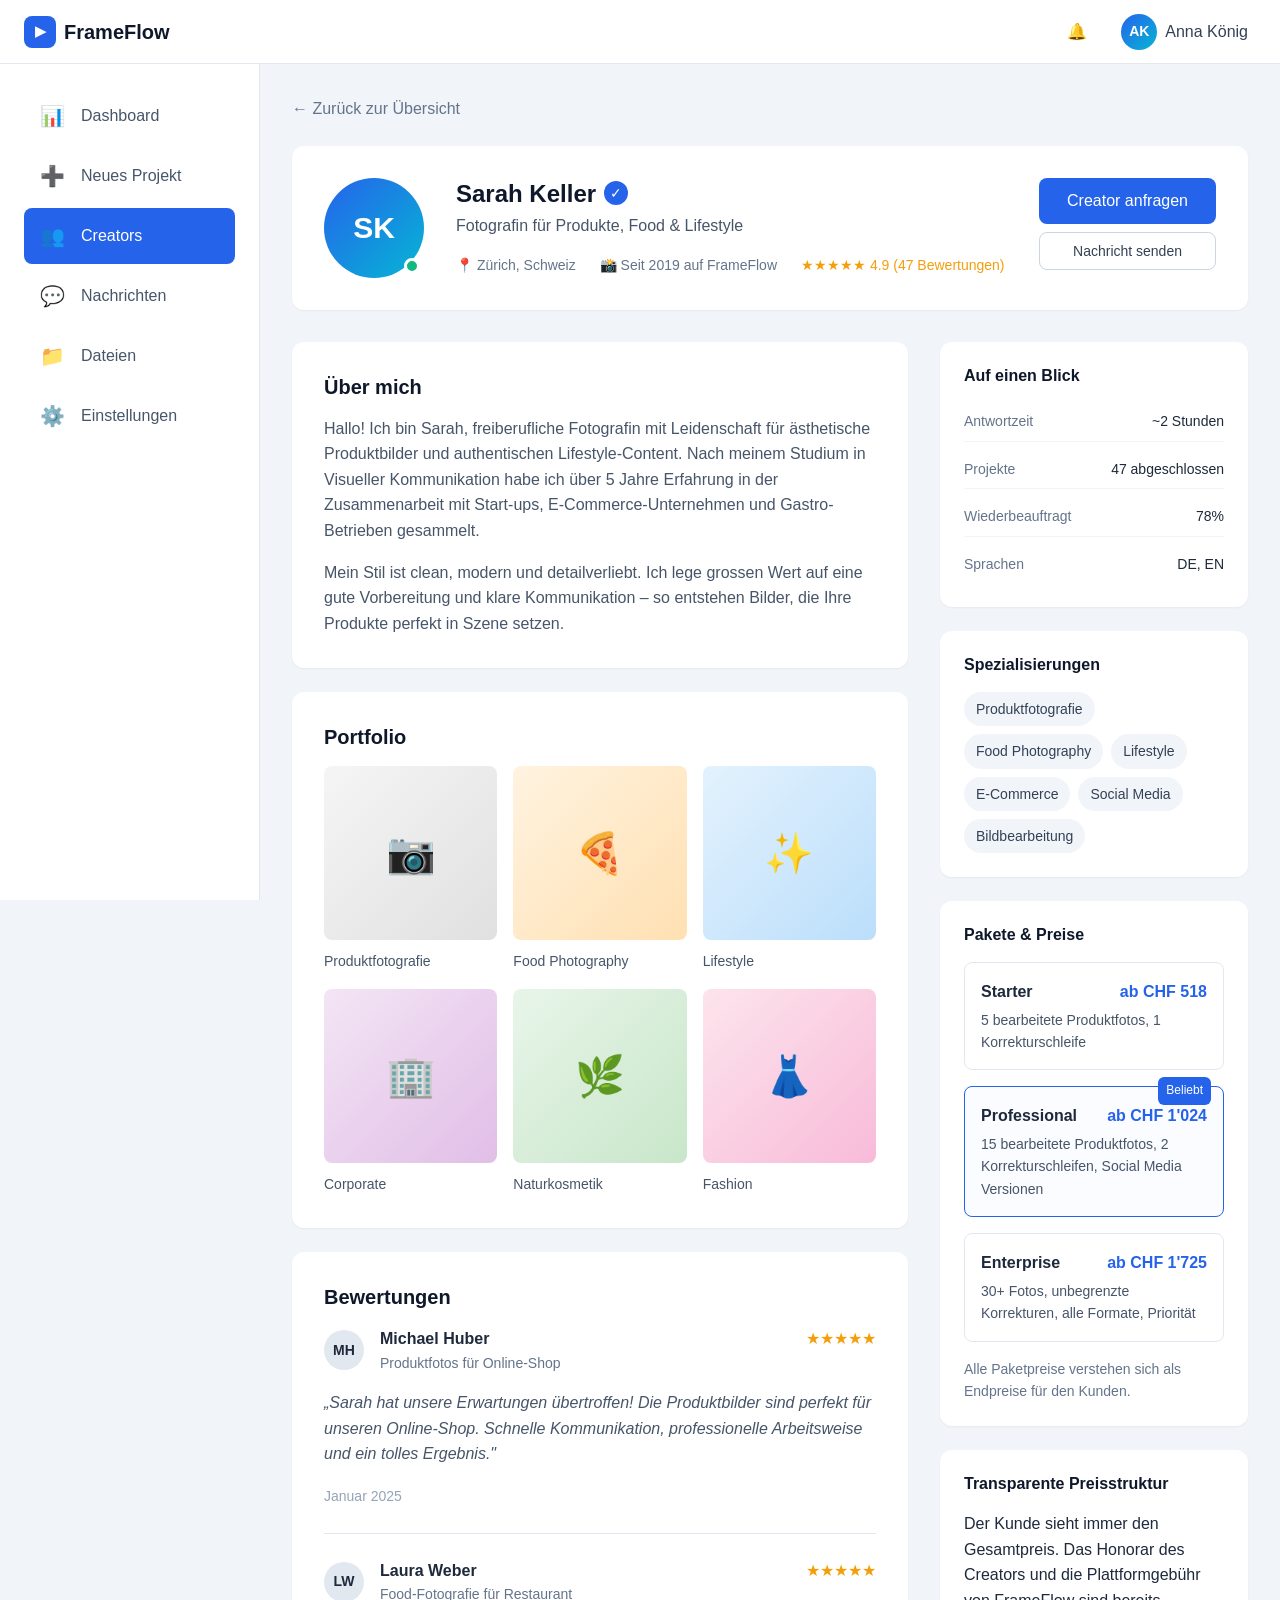
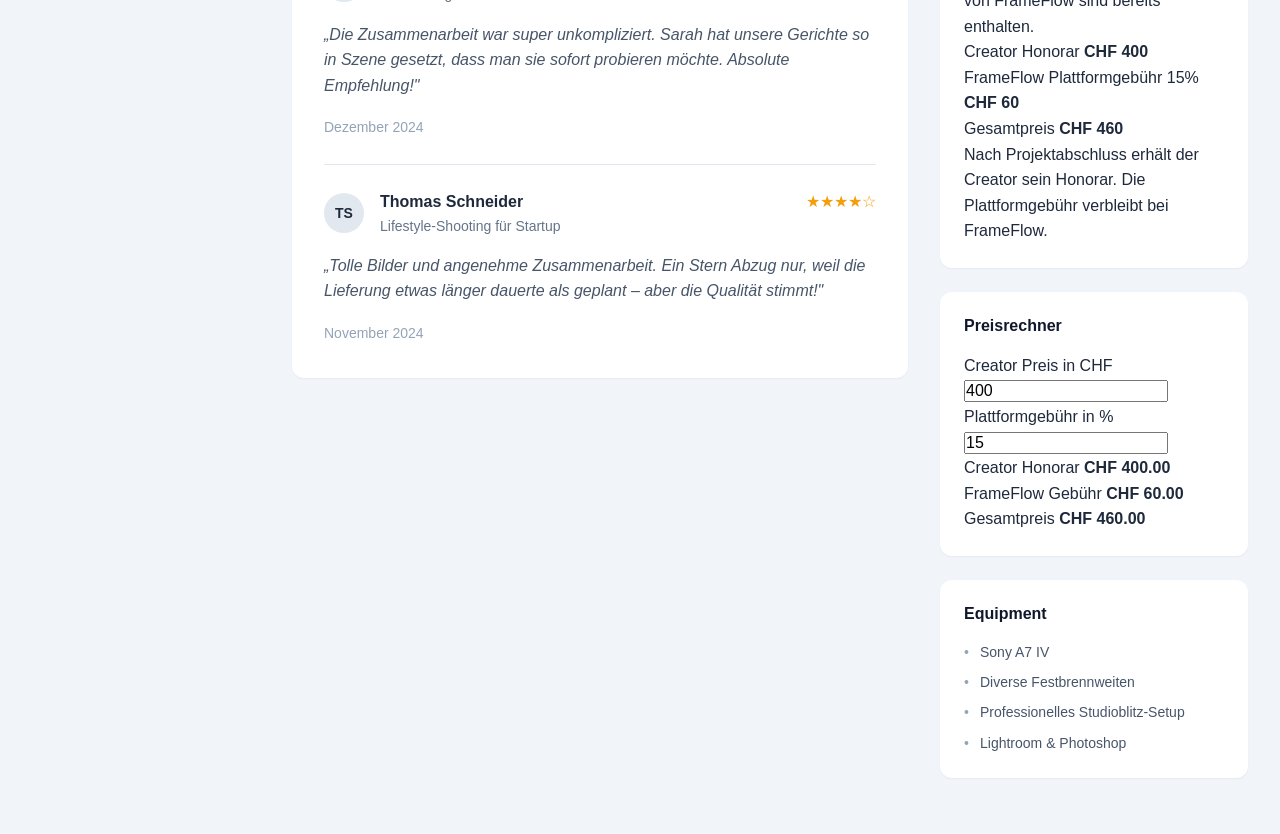
==== commit b3fff2fd: "Update project link and pricing details Updated project creation link and adjusted package prices. A" ====
--- a/frameflow/creator-profil.html
+++ b/frameflow/creator-profil.html
@@ -34,7 +34,7 @@
                     <span class="sidebar-icon">📊</span>
                     Dashboard
                 </a>
-                <a href="projekt-erstellen.html" class="sidebar-link">
+                <a href="projekte-erstellen.html" class="sidebar-link">
                     <span class="sidebar-icon">➕</span>
                     Neues Projekt
                 </a>
@@ -238,7 +238,7 @@
                                 <div class="package-item">
                                     <div class="package-header">
                                         <span class="package-name">Starter</span>
-                                        <span class="package-price">ab CHF 450</span>
+                                        <span class="package-price">ab CHF 518</span>
                                     </div>
                                     <p class="package-desc">5 bearbeitete Produktfotos, 1 Korrekturschleife</p>
                                 </div>
@@ -246,19 +246,63 @@
                                     <div class="package-badge">Beliebt</div>
                                     <div class="package-header">
                                         <span class="package-name">Professional</span>
-                                        <span class="package-price">ab CHF 890</span>
+                                        <span class="package-price">ab CHF 1'024</span>
                                     </div>
                                     <p class="package-desc">15 bearbeitete Produktfotos, 2 Korrekturschleifen, Social Media Versionen</p>
                                 </div>
                                 <div class="package-item">
                                     <div class="package-header">
                                         <span class="package-name">Enterprise</span>
-                                        <span class="package-price">ab CHF 1'500</span>
+                                        <span class="package-price">ab CHF 1'725</span>
                                     </div>
                                     <p class="package-desc">30+ Fotos, unbegrenzte Korrekturen, alle Formate, Priorität</p>
                                 </div>
                             </div>
-                            <p class="packages-note">Individuelle Angebote auf Anfrage möglich.</p>
+                            <p class="packages-note">Alle Paketpreise verstehen sich als Endpreise für den Kunden.</p>
+                        </div>
+
+                        <div class="profile-card">
+                            <h3>Transparente Preisstruktur</h3>
+                            <p class="pricing-card-intro">Der Kunde sieht immer den Gesamtpreis. Das Honorar des Creators und die Plattformgebühr von FrameFlow sind bereits enthalten.</p>
+                            <div class="price-breakdown">
+                                <div class="price-line">
+                                    <span>Creator Honorar</span>
+                                    <strong>CHF 400</strong>
+                                </div>
+                                <div class="price-line">
+                                    <span>FrameFlow Plattformgebühr 15%</span>
+                                    <strong>CHF 60</strong>
+                                </div>
+                                <div class="price-line total">
+                                    <span>Gesamtpreis</span>
+                                    <strong>CHF 460</strong>
+                                </div>
+                            </div>
+                            <p class="pricing-note">Nach Projektabschluss erhält der Creator sein Honorar. Die Plattformgebühr verbleibt bei FrameFlow.</p>
+                        </div>
+
+                        <div class="profile-card">
+                            <h3>Preisrechner</h3>
+                            <div class="pricing-calculator-card inline">
+                                <label for="creatorPrice">Creator Preis in CHF</label>
+                                <input type="number" id="creatorPrice" value="400" min="0">
+                                <label for="platformFee">Plattformgebühr in %</label>
+                                <input type="number" id="platformFee" value="15" min="0">
+                                <div class="price-breakdown" id="dynamicPriceBreakdown">
+                                    <div class="price-line">
+                                        <span>Creator Honorar</span>
+                                        <strong id="creatorAmount">CHF 400.00</strong>
+                                    </div>
+                                    <div class="price-line">
+                                        <span>FrameFlow Gebühr</span>
+                                        <strong id="platformAmount">CHF 60.00</strong>
+                                    </div>
+                                    <div class="price-line total">
+                                        <span>Gesamtpreis</span>
+                                        <strong id="totalAmount">CHF 460.00</strong>
+                                    </div>
+                                </div>
+                            </div>
                         </div>
 
                         <!-- Equipment -->
